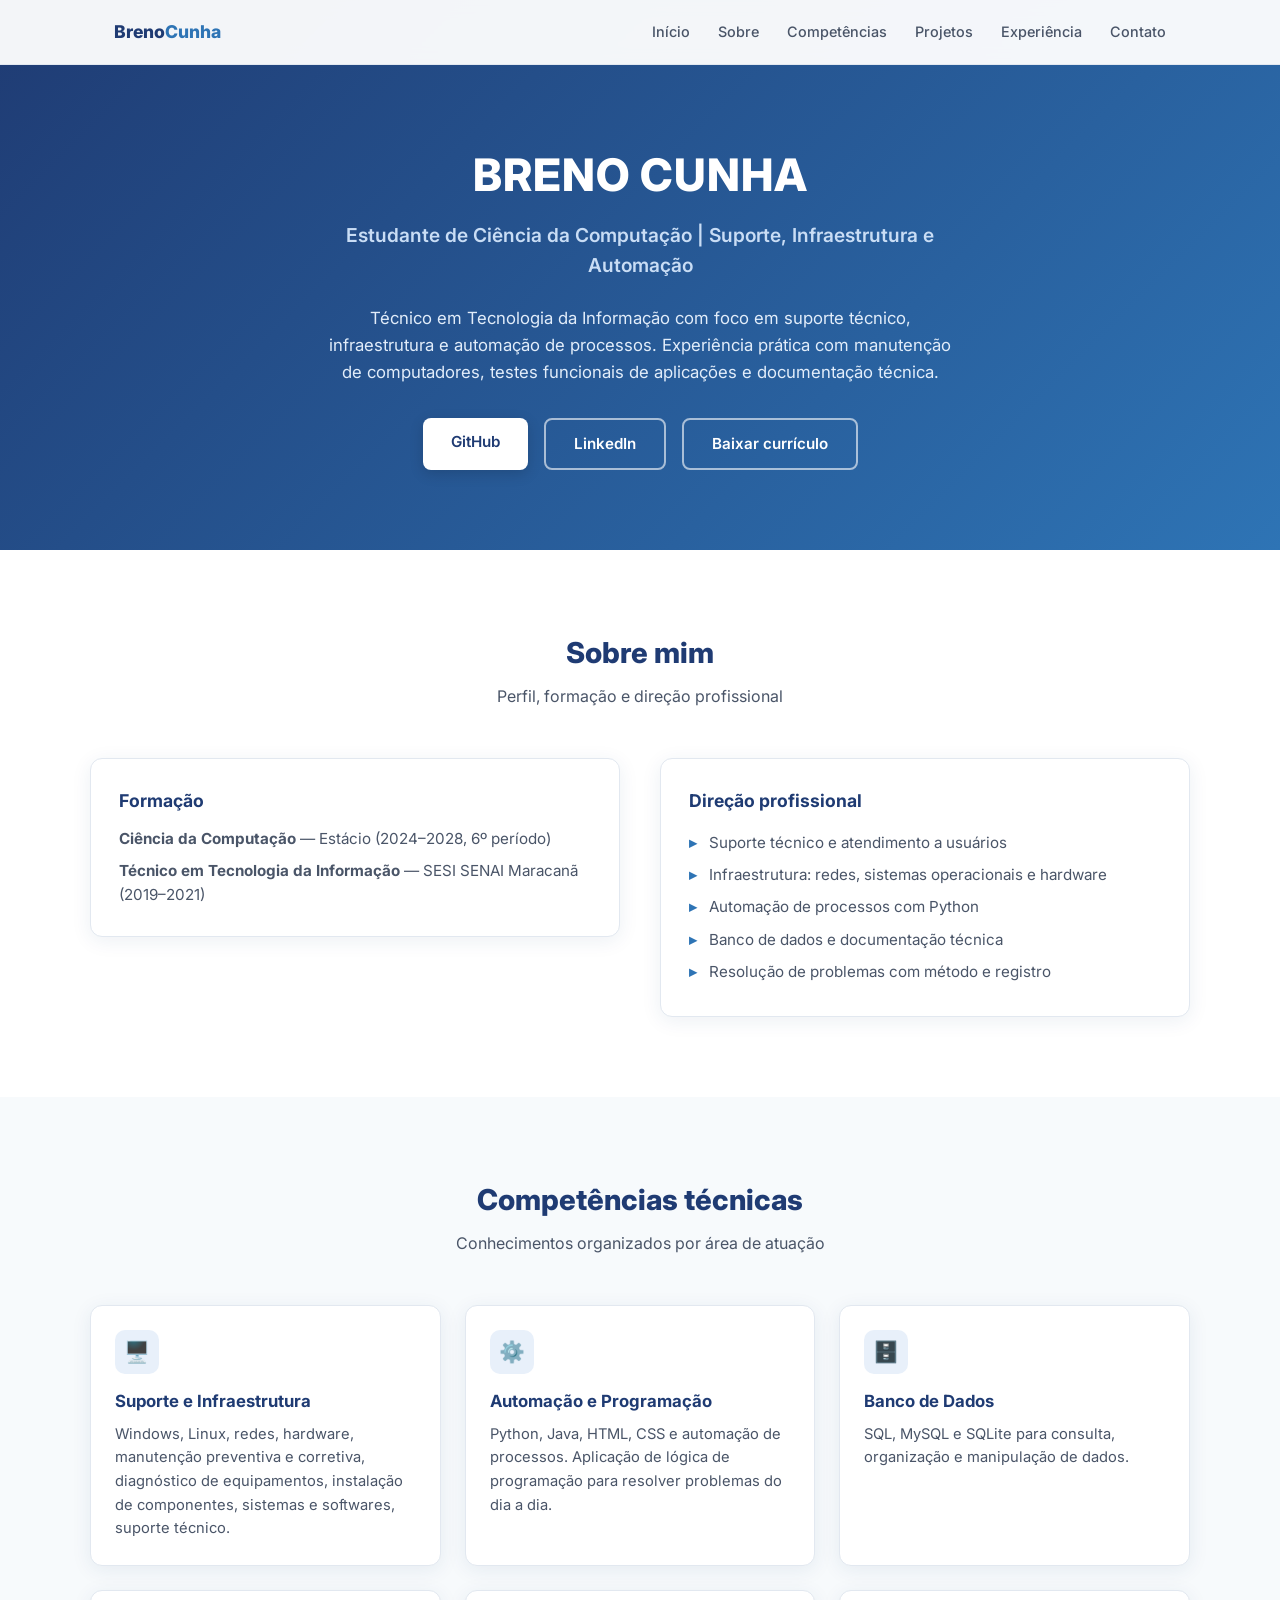
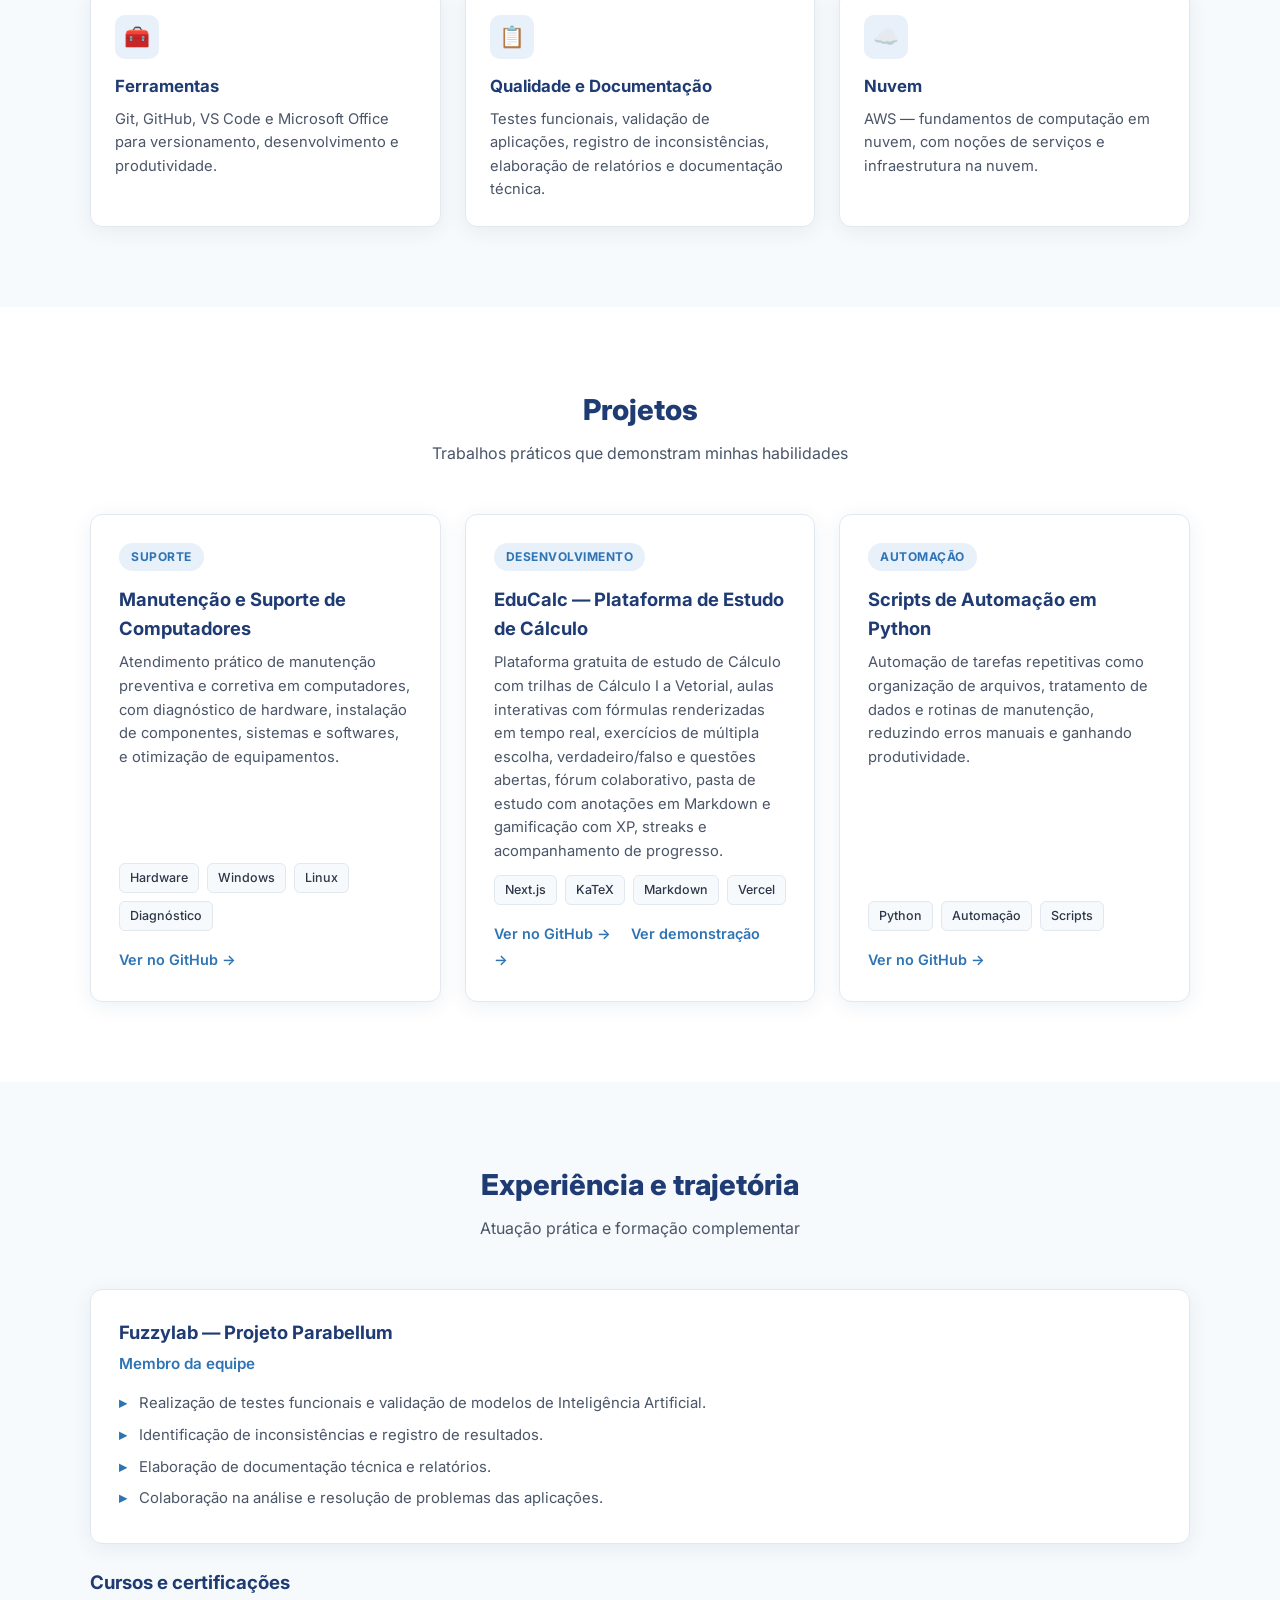
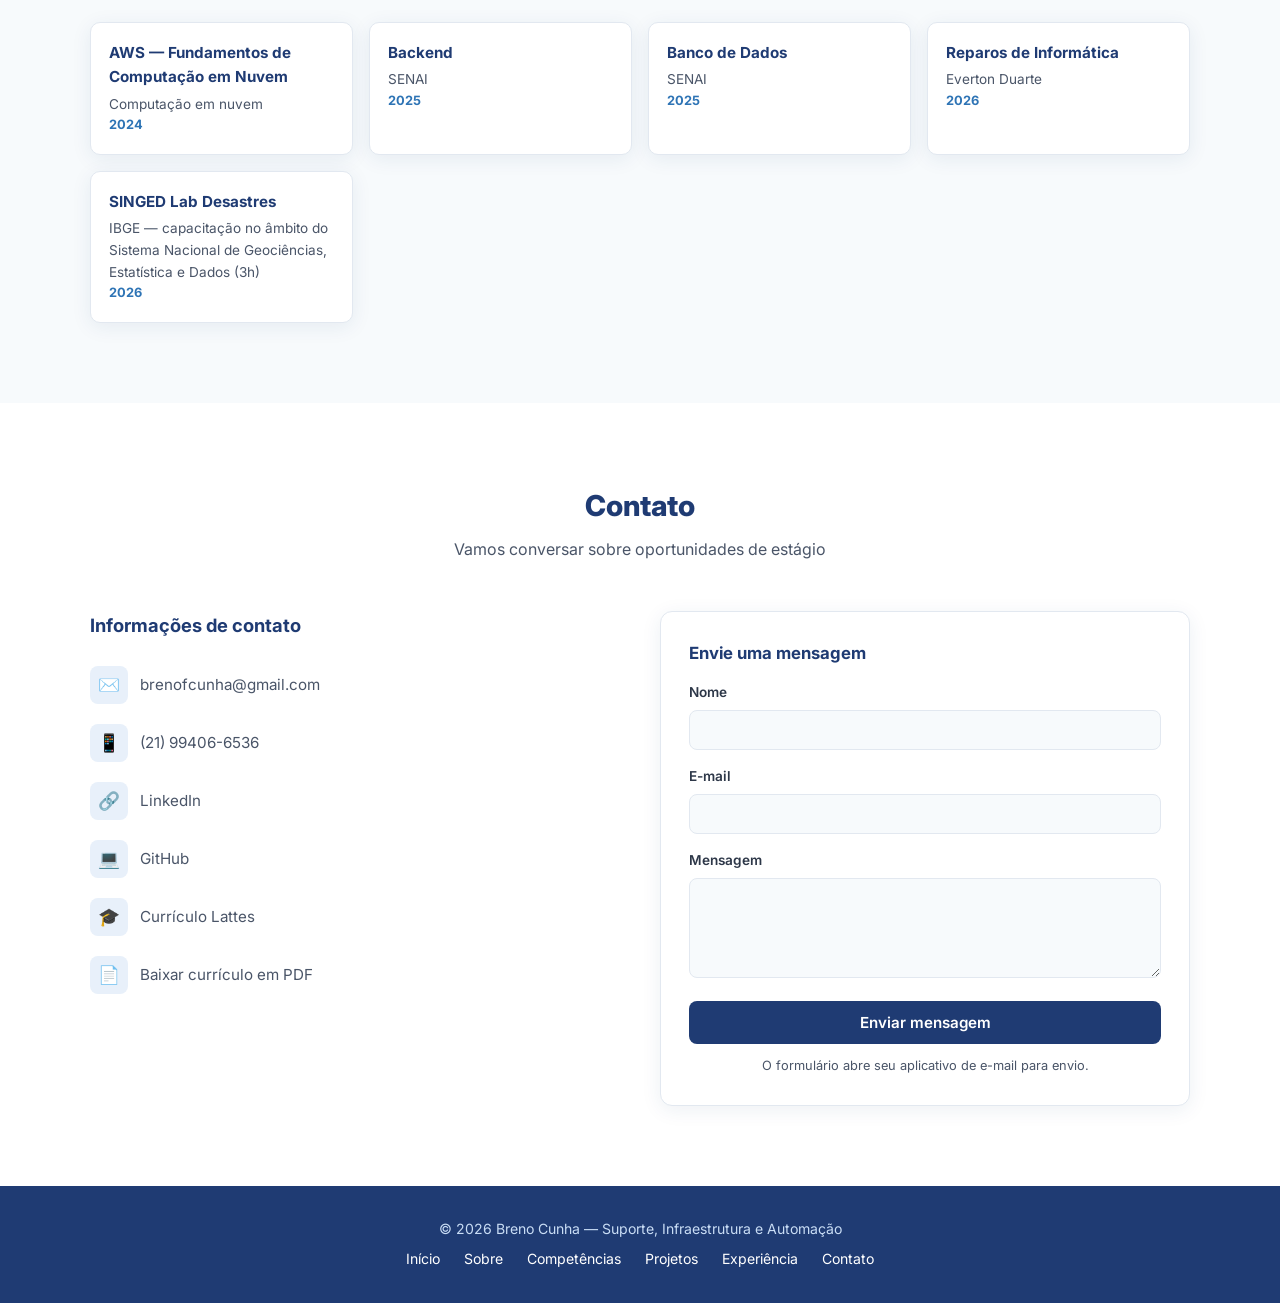
==== new.html @ 36ce1341 "Substitui portfolio pelo new.html" ====
<!DOCTYPE html>
<html lang="pt-BR">
<head>
<meta charset="UTF-8">
<meta name="viewport" content="width=device-width, initial-scale=1.0">
<title>Breno Cunha | Suporte, Infraestrutura e Automação</title>
<meta name="description" content="Portfólio de Breno Cunha, estudante de Ciência da Computação com foco em suporte técnico, infraestrutura e automação de TI.">
<link rel="preconnect" href="https://fonts.googleapis.com">
<link rel="preconnect" href="https://fonts.gstatic.com" crossorigin>
<link href="https://fonts.googleapis.com/css2?family=Inter:wght@400;500;600;700;800&display=swap" rel="stylesheet">
<style>
  :root {
    --azul-escuro: #1F3B73;
    --azul-medio: #2E74B5;
    --azul-claro: #E8F0FA;
    --cinza-escuro: #2D3748;
    --cinza-medio: #4A5568;
    --cinza-claro: #F7FAFC;
    --branco: #FFFFFF;
    --borda: #E2E8F0;
    --sombra: 0 4px 20px rgba(31, 59, 115, 0.08);
  }

  * { margin: 0; padding: 0; box-sizing: border-box; }

  html { scroll-behavior: smooth; }

  body {
    font-family: 'Inter', -apple-system, BlinkMacSystemFont, 'Segoe UI', Roboto, sans-serif;
    color: var(--cinza-escuro);
    background: var(--branco);
    line-height: 1.6;
  }

  /* ===== MENU FIXO ===== */
  header {
    position: fixed;
    top: 0;
    left: 0;
    right: 0;
    background: rgba(255, 255, 255, 0.95);
    backdrop-filter: blur(8px);
    border-bottom: 1px solid var(--borda);
    z-index: 1000;
  }

  .nav-container {
    max-width: 1100px;
    margin: 0 auto;
    padding: 0 24px;
    display: flex;
    align-items: center;
    justify-content: space-between;
    height: 64px;
  }

  .nav-logo {
    font-weight: 800;
    font-size: 1.1rem;
    color: var(--azul-escuro);
    text-decoration: none;
  }

  .nav-logo span { color: var(--azul-medio); }

  .nav-links {
    display: flex;
    gap: 28px;
    list-style: none;
  }

  .nav-links a {
    text-decoration: none;
    color: var(--cinza-medio);
    font-size: 0.9rem;
    font-weight: 500;
    transition: color 0.2s;
  }

  .nav-links a:hover { color: var(--azul-medio); }

  .nav-toggle {
    display: none;
    background: none;
    border: none;
    font-size: 1.5rem;
    color: var(--azul-escuro);
    cursor: pointer;
  }

  /* ===== HERO ===== */
  .hero {
    padding: 140px 24px 80px;
    background: linear-gradient(135deg, var(--azul-escuro) 0%, var(--azul-medio) 100%);
    color: var(--branco);
    text-align: center;
  }

  .hero h1 {
    font-size: 2.8rem;
    font-weight: 800;
    letter-spacing: 1px;
    margin-bottom: 8px;
  }

  .hero .subtitulo {
    font-size: 1.2rem;
    font-weight: 600;
    color: #C9DDF5;
    margin-bottom: 24px;
  }

  .hero p {
    max-width: 640px;
    margin: 0 auto 32px;
    font-size: 1.05rem;
    color: #E2EDFA;
  }

  .hero-botoes {
    display: flex;
    gap: 16px;
    justify-content: center;
    flex-wrap: wrap;
  }

  .btn {
    display: inline-block;
    padding: 12px 28px;
    border-radius: 8px;
    font-weight: 600;
    font-size: 0.95rem;
    text-decoration: none;
    transition: transform 0.2s, box-shadow 0.2s;
  }

  .btn:hover { transform: translateY(-2px); }

  .btn-primario {
    background: var(--branco);
    color: var(--azul-escuro);
    box-shadow: 0 4px 14px rgba(0, 0, 0, 0.15);
  }

  .btn-secundario {
    background: transparent;
    color: var(--branco);
    border: 2px solid rgba(255, 255, 255, 0.6);
  }

  .btn-secundario:hover { border-color: var(--branco); }

  /* ===== SEÇÕES ===== */
  section { padding: 80px 24px; }

  .container {
    max-width: 1100px;
    margin: 0 auto;
  }

  .secao-titulo {
    font-size: 1.8rem;
    font-weight: 800;
    color: var(--azul-escuro);
    text-align: center;
    margin-bottom: 8px;
  }

  .secao-subtitulo {
    text-align: center;
    color: var(--cinza-medio);
    max-width: 600px;
    margin: 0 auto 48px;
    font-size: 1rem;
  }

  .bg-claro { background: var(--cinza-claro); }

  /* ===== SOBRE ===== */
  .sobre-grid {
    display: grid;
    grid-template-columns: 1fr 1fr;
    gap: 40px;
    align-items: start;
  }

  .sobre-card {
    background: var(--branco);
    border: 1px solid var(--borda);
    border-radius: 12px;
    padding: 28px;
    box-shadow: var(--sombra);
  }

  .sobre-card h3 {
    color: var(--azul-escuro);
    font-size: 1.1rem;
    margin-bottom: 12px;
  }

  .sobre-card p { color: var(--cinza-medio); font-size: 0.95rem; }

  .sobre-card ul {
    list-style: none;
    margin-top: 8px;
  }

  .sobre-card li {
    color: var(--cinza-medio);
    font-size: 0.95rem;
    padding: 4px 0;
    padding-left: 20px;
    position: relative;
  }

  .sobre-card li::before {
    content: "▸";
    position: absolute;
    left: 0;
    color: var(--azul-medio);
    font-weight: 700;
  }

  /* ===== COMPETÊNCIAS ===== */
  .comp-grid {
    display: grid;
    grid-template-columns: repeat(auto-fit, minmax(300px, 1fr));
    gap: 24px;
  }

  .comp-card {
    background: var(--branco);
    border: 1px solid var(--borda);
    border-radius: 12px;
    padding: 24px;
    box-shadow: var(--sombra);
    transition: transform 0.2s, box-shadow 0.2s;
  }

  .comp-card:hover {
    transform: translateY(-4px);
    box-shadow: 0 8px 30px rgba(31, 59, 115, 0.12);
  }

  .comp-icone {
    width: 44px;
    height: 44px;
    border-radius: 10px;
    background: var(--azul-claro);
    color: var(--azul-medio);
    display: flex;
    align-items: center;
    justify-content: center;
    font-size: 1.3rem;
    margin-bottom: 14px;
  }

  .comp-card h3 {
    color: var(--azul-escuro);
    font-size: 1.05rem;
    margin-bottom: 8px;
  }

  .comp-card p {
    color: var(--cinza-medio);
    font-size: 0.92rem;
  }

  /* ===== PROJETOS ===== */
  .proj-grid {
    display: grid;
    grid-template-columns: repeat(auto-fit, minmax(320px, 1fr));
    gap: 24px;
  }

  .proj-card {
    background: var(--branco);
    border: 1px solid var(--borda);
    border-radius: 12px;
    padding: 28px;
    box-shadow: var(--sombra);
    display: flex;
    flex-direction: column;
    transition: transform 0.2s, box-shadow 0.2s;
  }

  .proj-card:hover {
    transform: translateY(-4px);
    box-shadow: 0 8px 30px rgba(31, 59, 115, 0.12);
  }

  .proj-tag {
    align-self: flex-start;
    background: var(--azul-claro);
    color: var(--azul-medio);
    font-size: 0.75rem;
    font-weight: 700;
    text-transform: uppercase;
    letter-spacing: 0.5px;
    padding: 4px 12px;
    border-radius: 20px;
    margin-bottom: 14px;
  }

  .proj-card h3 {
    color: var(--azul-escuro);
    font-size: 1.15rem;
    margin-bottom: 8px;
  }

  .proj-card p {
    color: var(--cinza-medio);
    font-size: 0.92rem;
    margin-bottom: 12px;
    flex-grow: 1;
  }

  .proj-tech {
    display: flex;
    flex-wrap: wrap;
    gap: 8px;
    margin-bottom: 16px;
  }

  .proj-tech span {
    background: var(--cinza-claro);
    border: 1px solid var(--borda);
    color: var(--cinza-escuro);
    font-size: 0.78rem;
    font-weight: 500;
    padding: 4px 10px;
    border-radius: 6px;
  }

  .proj-links a {
    color: var(--azul-medio);
    font-weight: 600;
    font-size: 0.9rem;
    text-decoration: none;
    margin-right: 16px;
  }

  .proj-links a:hover { text-decoration: underline; }

  /* ===== EXPERIÊNCIA ===== */
  .exp-item {
    background: var(--branco);
    border: 1px solid var(--borda);
    border-radius: 12px;
    padding: 28px;
    box-shadow: var(--sombra);
    margin-bottom: 24px;
  }

  .exp-item h3 {
    color: var(--azul-escuro);
    font-size: 1.15rem;
    margin-bottom: 4px;
  }

  .exp-item .exp-org {
    color: var(--azul-medio);
    font-weight: 600;
    font-size: 0.95rem;
    margin-bottom: 12px;
  }

  .exp-item ul {
    list-style: none;
  }

  .exp-item li {
    color: var(--cinza-medio);
    font-size: 0.93rem;
    padding: 4px 0;
    padding-left: 20px;
    position: relative;
  }

  .exp-item li::before {
    content: "▸";
    position: absolute;
    left: 0;
    color: var(--azul-medio);
    font-weight: 700;
  }

  .cursos-grid {
    display: grid;
    grid-template-columns: repeat(auto-fit, minmax(240px, 1fr));
    gap: 16px;
    margin-top: 24px;
  }

  .curso-card {
    background: var(--branco);
    border: 1px solid var(--borda);
    border-radius: 10px;
    padding: 18px;
    box-shadow: var(--sombra);
  }

  .curso-card h4 {
    color: var(--azul-escuro);
    font-size: 0.95rem;
    margin-bottom: 4px;
  }

  .curso-card p {
    color: var(--cinza-medio);
    font-size: 0.85rem;
  }

  .curso-card .curso-ano {
    color: var(--azul-medio);
    font-weight: 700;
    font-size: 0.8rem;
  }

  /* ===== CONTATO ===== */
  .contato-grid {
    display: grid;
    grid-template-columns: 1fr 1fr;
    gap: 40px;
  }

  .contato-info h3 {
    color: var(--azul-escuro);
    font-size: 1.15rem;
    margin-bottom: 16px;
  }

  .contato-item {
    display: flex;
    align-items: center;
    gap: 12px;
    padding: 10px 0;
    color: var(--cinza-medio);
    font-size: 0.95rem;
  }

  .contato-item a {
    color: var(--cinza-medio);
    text-decoration: none;
    transition: color 0.2s;
  }

  .contato-item a:hover { color: var(--azul-medio); }

  .contato-icone {
    width: 38px;
    height: 38px;
    border-radius: 8px;
    background: var(--azul-claro);
    color: var(--azul-medio);
    display: flex;
    align-items: center;
    justify-content: center;
    font-size: 1.1rem;
    flex-shrink: 0;
  }

  .contato-form {
    background: var(--branco);
    border: 1px solid var(--borda);
    border-radius: 12px;
    padding: 28px;
    box-shadow: var(--sombra);
  }

  .contato-form h3 {
    color: var(--azul-escuro);
    font-size: 1.05rem;
    margin-bottom: 16px;
  }

  .form-grupo { margin-bottom: 16px; }

  .form-grupo label {
    display: block;
    font-size: 0.85rem;
    font-weight: 600;
    color: var(--cinza-escuro);
    margin-bottom: 6px;
  }

  .form-grupo input,
  .form-grupo textarea {
    width: 100%;
    padding: 10px 14px;
    border: 1px solid var(--borda);
    border-radius: 8px;
    font-family: inherit;
    font-size: 0.92rem;
    color: var(--cinza-escuro);
    background: var(--cinza-claro);
    transition: border-color 0.2s;
  }

  .form-grupo input:focus,
  .form-grupo textarea:focus {
    outline: none;
    border-color: var(--azul-medio);
    background: var(--branco);
  }

  .form-grupo textarea { resize: vertical; min-height: 100px; }

  .btn-enviar {
    width: 100%;
    padding: 12px;
    background: var(--azul-escuro);
    color: var(--branco);
    border: none;
    border-radius: 8px;
    font-family: inherit;
    font-size: 0.95rem;
    font-weight: 600;
    cursor: pointer;
    transition: background 0.2s;
  }

  .btn-enviar:hover { background: var(--azul-medio); }

  .form-nota {
    font-size: 0.8rem;
    color: var(--cinza-medio);
    margin-top: 12px;
    text-align: center;
  }

  /* ===== RODAPÉ ===== */
  footer {
    background: var(--azul-escuro);
    color: #C9DDF5;
    text-align: center;
    padding: 32px 24px;
    font-size: 0.88rem;
  }

  footer a {
    color: var(--branco);
    text-decoration: none;
    margin: 0 10px;
  }

  footer a:hover { text-decoration: underline; }

  /* ===== ANIMAÇÃO DE ENTRADA ===== */
  .reveal {
    opacity: 0;
    transform: translateY(24px);
    transition: opacity 0.6s ease, transform 0.6s ease;
  }

  .reveal.visivel {
    opacity: 1;
    transform: translateY(0);
  }

  /* ===== RESPONSIVO ===== */
  @media (max-width: 768px) {
    .nav-links {
      display: none;
      position: absolute;
      top: 64px;
      left: 0;
      right: 0;
      background: var(--branco);
      flex-direction: column;
      padding: 16px 24px;
      border-bottom: 1px solid var(--borda);
      gap: 16px;
    }

    .nav-links.aberto { display: flex; }

    .nav-toggle { display: block; }

    .hero { padding: 120px 20px 60px; }

    .hero h1 { font-size: 2rem; }

    .sobre-grid,
    .contato-grid { grid-template-columns: 1fr; }

    section { padding: 60px 20px; }
  }
</style>
</head>
<body>

<!-- ===== MENU ===== -->
<header>
  <nav class="nav-container">
    <a href="#inicio" class="nav-logo">Breno<span>Cunha</span></a>
    <button class="nav-toggle" id="navToggle" aria-label="Abrir menu">☰</button>
    <ul class="nav-links" id="navLinks">
      <li><a href="#inicio">Início</a></li>
      <li><a href="#sobre">Sobre</a></li>
      <li><a href="#competencias">Competências</a></li>
      <li><a href="#projetos">Projetos</a></li>
      <li><a href="#experiencia">Experiência</a></li>
      <li><a href="#contato">Contato</a></li>
    </ul>
  </nav>
</header>

<!-- ===== HERO ===== -->
<section class="hero" id="inicio">
  <h1>BRENO CUNHA</h1>
  <p class="subtitulo">Estudante de Ciência da Computação | Suporte, Infraestrutura e Automação</p>
  <p>Técnico em Tecnologia da Informação com foco em suporte técnico, infraestrutura e automação de processos. Experiência prática com manutenção de computadores, testes funcionais de aplicações e documentação técnica.</p>
  <div class="hero-botoes">
    <a href="https://github.com/brenofcunha" target="_blank" rel="noopener" class="btn btn-primario">GitHub</a>
    <a href="https://www.linkedin.com/in/breno-cunha-36672b22b/" target="_blank" rel="noopener" class="btn btn-secundario">LinkedIn</a>
    <a href="Curriculo_Breno_Cunha_Estagio_TI.pdf" download class="btn btn-secundario">Baixar currículo</a>
  </div>
</section>

<!-- ===== SOBRE ===== -->
<section id="sobre">
  <div class="container">
    <h2 class="secao-titulo">Sobre mim</h2>
    <p class="secao-subtitulo">Perfil, formação e direção profissional</p>
    <div class="sobre-grid">
      <div class="sobre-card reveal">
        <h3>Formação</h3>
        <p><strong>Ciência da Computação</strong> — Estácio (2024–2028, 6º período)</p>
        <p style="margin-top:8px;"><strong>Técnico em Tecnologia da Informação</strong> — SESI SENAI Maracanã (2019–2021)</p>
      </div>
      <div class="sobre-card reveal">
        <h3>Direção profissional</h3>
        <ul>
          <li>Suporte técnico e atendimento a usuários</li>
          <li>Infraestrutura: redes, sistemas operacionais e hardware</li>
          <li>Automação de processos com Python</li>
          <li>Banco de dados e documentação técnica</li>
          <li>Resolução de problemas com método e registro</li>
        </ul>
      </div>
    </div>
  </div>
</section>

<!-- ===== COMPETÊNCIAS ===== -->
<section id="competencias" class="bg-claro">
  <div class="container">
    <h2 class="secao-titulo">Competências técnicas</h2>
    <p class="secao-subtitulo">Conhecimentos organizados por área de atuação</p>
    <div class="comp-grid">
      <div class="comp-card reveal">
        <div class="comp-icone">🖥️</div>
        <h3>Suporte e Infraestrutura</h3>
        <p>Windows, Linux, redes, hardware, manutenção preventiva e corretiva, diagnóstico de equipamentos, instalação de componentes, sistemas e softwares, suporte técnico.</p>
      </div>
      <div class="comp-card reveal">
        <div class="comp-icone">⚙️</div>
        <h3>Automação e Programação</h3>
        <p>Python, Java, HTML, CSS e automação de processos. Aplicação de lógica de programação para resolver problemas do dia a dia.</p>
      </div>
      <div class="comp-card reveal">
        <div class="comp-icone">🗄️</div>
        <h3>Banco de Dados</h3>
        <p>SQL, MySQL e SQLite para consulta, organização e manipulação de dados.</p>
      </div>
      <div class="comp-card reveal">
        <div class="comp-icone">🧰</div>
        <h3>Ferramentas</h3>
        <p>Git, GitHub, VS Code e Microsoft Office para versionamento, desenvolvimento e produtividade.</p>
      </div>
      <div class="comp-card reveal">
        <div class="comp-icone">📋</div>
        <h3>Qualidade e Documentação</h3>
        <p>Testes funcionais, validação de aplicações, registro de inconsistências, elaboração de relatórios e documentação técnica.</p>
      </div>
      <div class="comp-card reveal">
        <div class="comp-icone">☁️</div>
        <h3>Nuvem</h3>
        <p>AWS — fundamentos de computação em nuvem, com noções de serviços e infraestrutura na nuvem.</p>
      </div>
    </div>
  </div>
</section>

<!-- ===== PROJETOS ===== -->
<section id="projetos">
  <div class="container">
    <h2 class="secao-titulo">Projetos</h2>
    <p class="secao-subtitulo">Trabalhos práticos que demonstram minhas habilidades</p>
    <div class="proj-grid">
      <div class="proj-card reveal">
        <span class="proj-tag">Suporte</span>
        <h3>Manutenção e Suporte de Computadores</h3>
        <p>Atendimento prático de manutenção preventiva e corretiva em computadores, com diagnóstico de hardware, instalação de componentes, sistemas e softwares, e otimização de equipamentos.</p>
        <div class="proj-tech">
          <span>Hardware</span>
          <span>Windows</span>
          <span>Linux</span>
          <span>Diagnóstico</span>
        </div>
        <div class="proj-links">
          <a href="https://github.com/brenofcunha" target="_blank" rel="noopener">Ver no GitHub →</a>
        </div>
      </div>
      <div class="proj-card reveal">
        <span class="proj-tag">Desenvolvimento</span>
        <h3>EduCalc — Plataforma de Estudo de Cálculo</h3>
        <p>Plataforma gratuita de estudo de Cálculo com trilhas de Cálculo I a Vetorial, aulas interativas com fórmulas renderizadas em tempo real, exercícios de múltipla escolha, verdadeiro/falso e questões abertas, fórum colaborativo, pasta de estudo com anotações em Markdown e gamificação com XP, streaks e acompanhamento de progresso.</p>
        <div class="proj-tech">
            <span>Next.js</span>
            <span>KaTeX</span>
            <span>Markdown</span>
            <span>Vercel</span>
        </div>
        <div class="proj-links">
            <a href="https://github.com/brenofcunha/edu-cal" target="_blank" rel="noopener">Ver no GitHub →</a>
            <a href="https://edu-cal-khaki.vercel.app" target="_blank" rel="noopener">Ver demonstração →</a>
        </div>
        </div>
      <div class="proj-card reveal">
        <span class="proj-tag">Automação</span>
        <h3>Scripts de Automação em Python</h3>
        <p>Automação de tarefas repetitivas como organização de arquivos, tratamento de dados e rotinas de manutenção, reduzindo erros manuais e ganhando produtividade.</p>
        <div class="proj-tech">
          <span>Python</span>
          <span>Automação</span>
          <span>Scripts</span>
        </div>
        <div class="proj-links">
          <a href="https://github.com/brenofcunha" target="_blank" rel="noopener">Ver no GitHub →</a>
        </div>
      </div>
    </div>
  </div>
</section>

<!-- ===== EXPERIÊNCIA ===== -->
<section id="experiencia" class="bg-claro">
  <div class="container">
    <h2 class="secao-titulo">Experiência e trajetória</h2>
    <p class="secao-subtitulo">Atuação prática e formação complementar</p>

    <div class="exp-item reveal">
      <h3>Fuzzylab — Projeto Parabellum</h3>
      <p class="exp-org">Membro da equipe</p>
      <ul>
        <li>Realização de testes funcionais e validação de modelos de Inteligência Artificial.</li>
        <li>Identificação de inconsistências e registro de resultados.</li>
        <li>Elaboração de documentação técnica e relatórios.</li>
        <li>Colaboração na análise e resolução de problemas das aplicações.</li>
      </ul>
    </div>

    <h3 style="color:var(--azul-escuro); margin-bottom:16px;">Cursos e certificações</h3>
    <div class="cursos-grid">
      <div class="curso-card reveal">
        <h4>AWS — Fundamentos de Computação em Nuvem</h4>
        <p>Computação em nuvem</p>
        <p class="curso-ano">2024</p>
      </div>
      <div class="curso-card reveal">
        <h4>Backend</h4>
        <p>SENAI</p>
        <p class="curso-ano">2025</p>
      </div>
      <div class="curso-card reveal">
        <h4>Banco de Dados</h4>
        <p>SENAI</p>
        <p class="curso-ano">2025</p>
      </div>
      <div class="curso-card reveal">
        <h4>Reparos de Informática</h4>
        <p>Everton Duarte</p>
        <p class="curso-ano">2026</p>
      </div>
      <div class="curso-card reveal">
        <h4>SINGED Lab Desastres</h4>
        <p>IBGE — capacitação no âmbito do Sistema Nacional de Geociências, Estatística e Dados (3h)</p>
        <p class="curso-ano">2026</p>
      </div>
    </div>
  </div>
</section>

<!-- ===== CONTATO ===== -->
<section id="contato">
  <div class="container">
    <h2 class="secao-titulo">Contato</h2>
    <p class="secao-subtitulo">Vamos conversar sobre oportunidades de estágio</p>
    <div class="contato-grid">
      <div class="contato-info reveal">
        <h3>Informações de contato</h3>
        <div class="contato-item">
          <div class="contato-icone">✉️</div>
          <a href="mailto:brenofcunha@gmail.com">brenofcunha@gmail.com</a>
        </div>
        <div class="contato-item">
          <div class="contato-icone">📱</div>
          <span>(21) 99406-6536</span>
        </div>
        <div class="contato-item">
          <div class="contato-icone">🔗</div>
          <a href="https://www.linkedin.com/in/breno-cunha-36672b22b/" target="_blank" rel="noopener">LinkedIn</a>
        </div>
        <div class="contato-item">
          <div class="contato-icone">💻</div>
          <a href="https://github.com/brenofcunha" target="_blank" rel="noopener">GitHub</a>
        </div>
        <div class="contato-item">
          <div class="contato-icone">🎓</div>
          <a href="http://lattes.cnpq.br/1323709229504980" target="_blank" rel="noopener">Currículo Lattes</a>
        </div>
        <div class="contato-item">
          <div class="contato-icone">📄</div>
          <a href="Curriculo_Breno_Cunha_Estagio_TI.pdf" download>Baixar currículo em PDF</a>
        </div>
      </div>
      <div class="contato-form reveal">
        <h3>Envie uma mensagem</h3>
        <form id="formContato">
          <div class="form-grupo">
            <label for="nome">Nome</label>
            <input type="text" id="nome" name="nome" required>
          </div>
          <div class="form-grupo">
            <label for="email">E-mail</label>
            <input type="email" id="email" name="email" required>
          </div>
          <div class="form-grupo">
            <label for="mensagem">Mensagem</label>
            <textarea id="mensagem" name="mensagem" required></textarea>
          </div>
          <button type="submit" class="btn-enviar">Enviar mensagem</button>
          <p class="form-nota">O formulário abre seu aplicativo de e-mail para envio.</p>
        </form>
      </div>
    </div>
  </div>
</section>

<!-- ===== RODAPÉ ===== -->
<footer>
  <p>© 2026 Breno Cunha — Suporte, Infraestrutura e Automação</p>
  <p style="margin-top:8px;">
    <a href="#inicio">Início</a>
    <a href="#sobre">Sobre</a>
    <a href="#competencias">Competências</a>
    <a href="#projetos">Projetos</a>
    <a href="#experiencia">Experiência</a>
    <a href="#contato">Contato</a>
  </p>
</footer>

<script>
  // Menu mobile
  const navToggle = document.getElementById('navToggle');
  const navLinks = document.getElementById('navLinks');

  navToggle.addEventListener('click', () => {
    navLinks.classList.toggle('aberto');
  });

  // Fechar menu ao clicar em um link
  navLinks.querySelectorAll('a').forEach(link => {
    link.addEventListener('click', () => {
      navLinks.classList.remove('aberto');
    });
  });

  // Animação de entrada ao rolar
  const observer = new IntersectionObserver((entries) => {
    entries.forEach(entry => {
      if (entry.isIntersecting) {
        entry.target.classList.add('visivel');
      }
    });
  }, { threshold: 0.1 });

  document.querySelectorAll('.reveal').forEach(el => observer.observe(el));

  // Formulário: abre o e-mail com os dados preenchidos
  document.getElementById('formContato').addEventListener('submit', function (e) {
    e.preventDefault();
    const nome = document.getElementById('nome').value;
    const email = document.getElementById('email').value;
    const mensagem = document.getElementById('mensagem').value;
    const assunto = encodeURIComponent('Contato pelo portfólio — Breno Cunha');
    const corpo = encodeURIComponent(`Nome: ${nome}\nE-mail: ${email}\n\n${mensagem}`);
    window.location.href = `mailto:brenofcunha@gmail.com?subject=${assunto}&body=${corpo}`;
  });
</script>

</body>
</html>
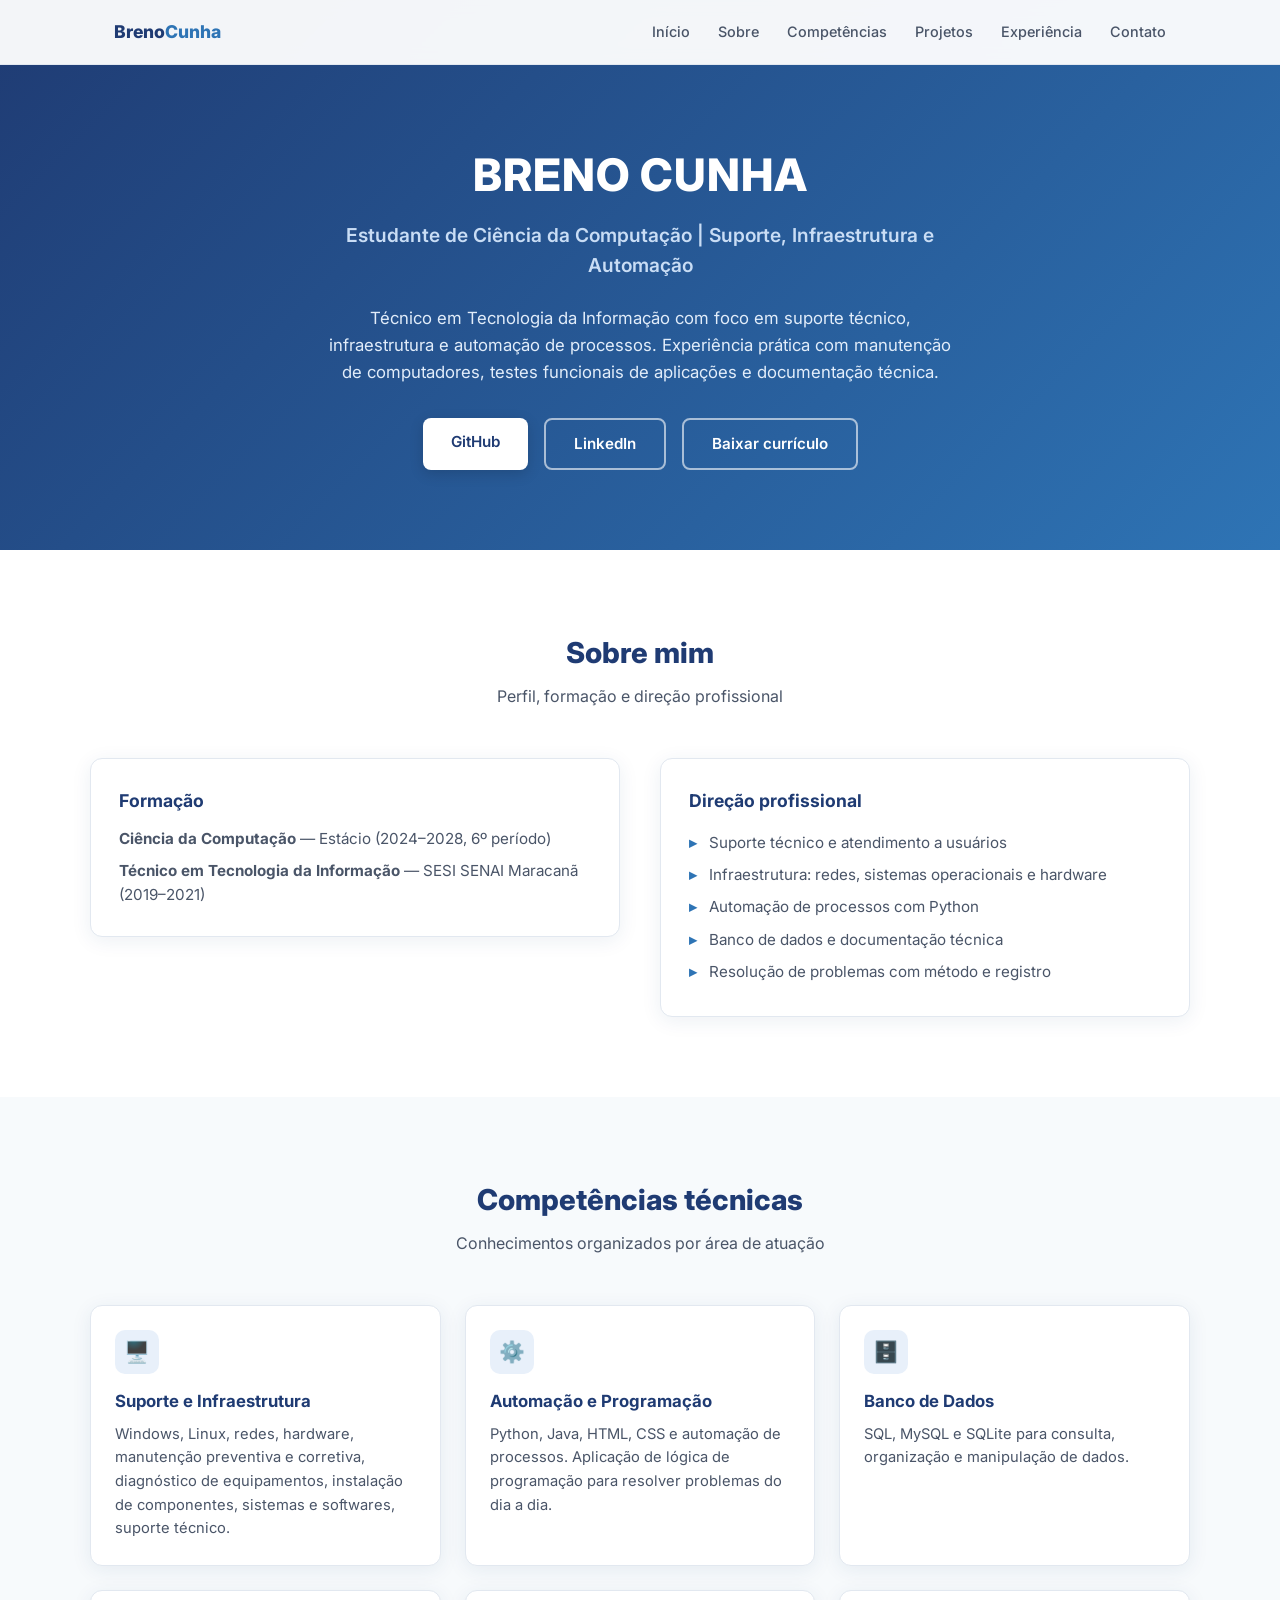
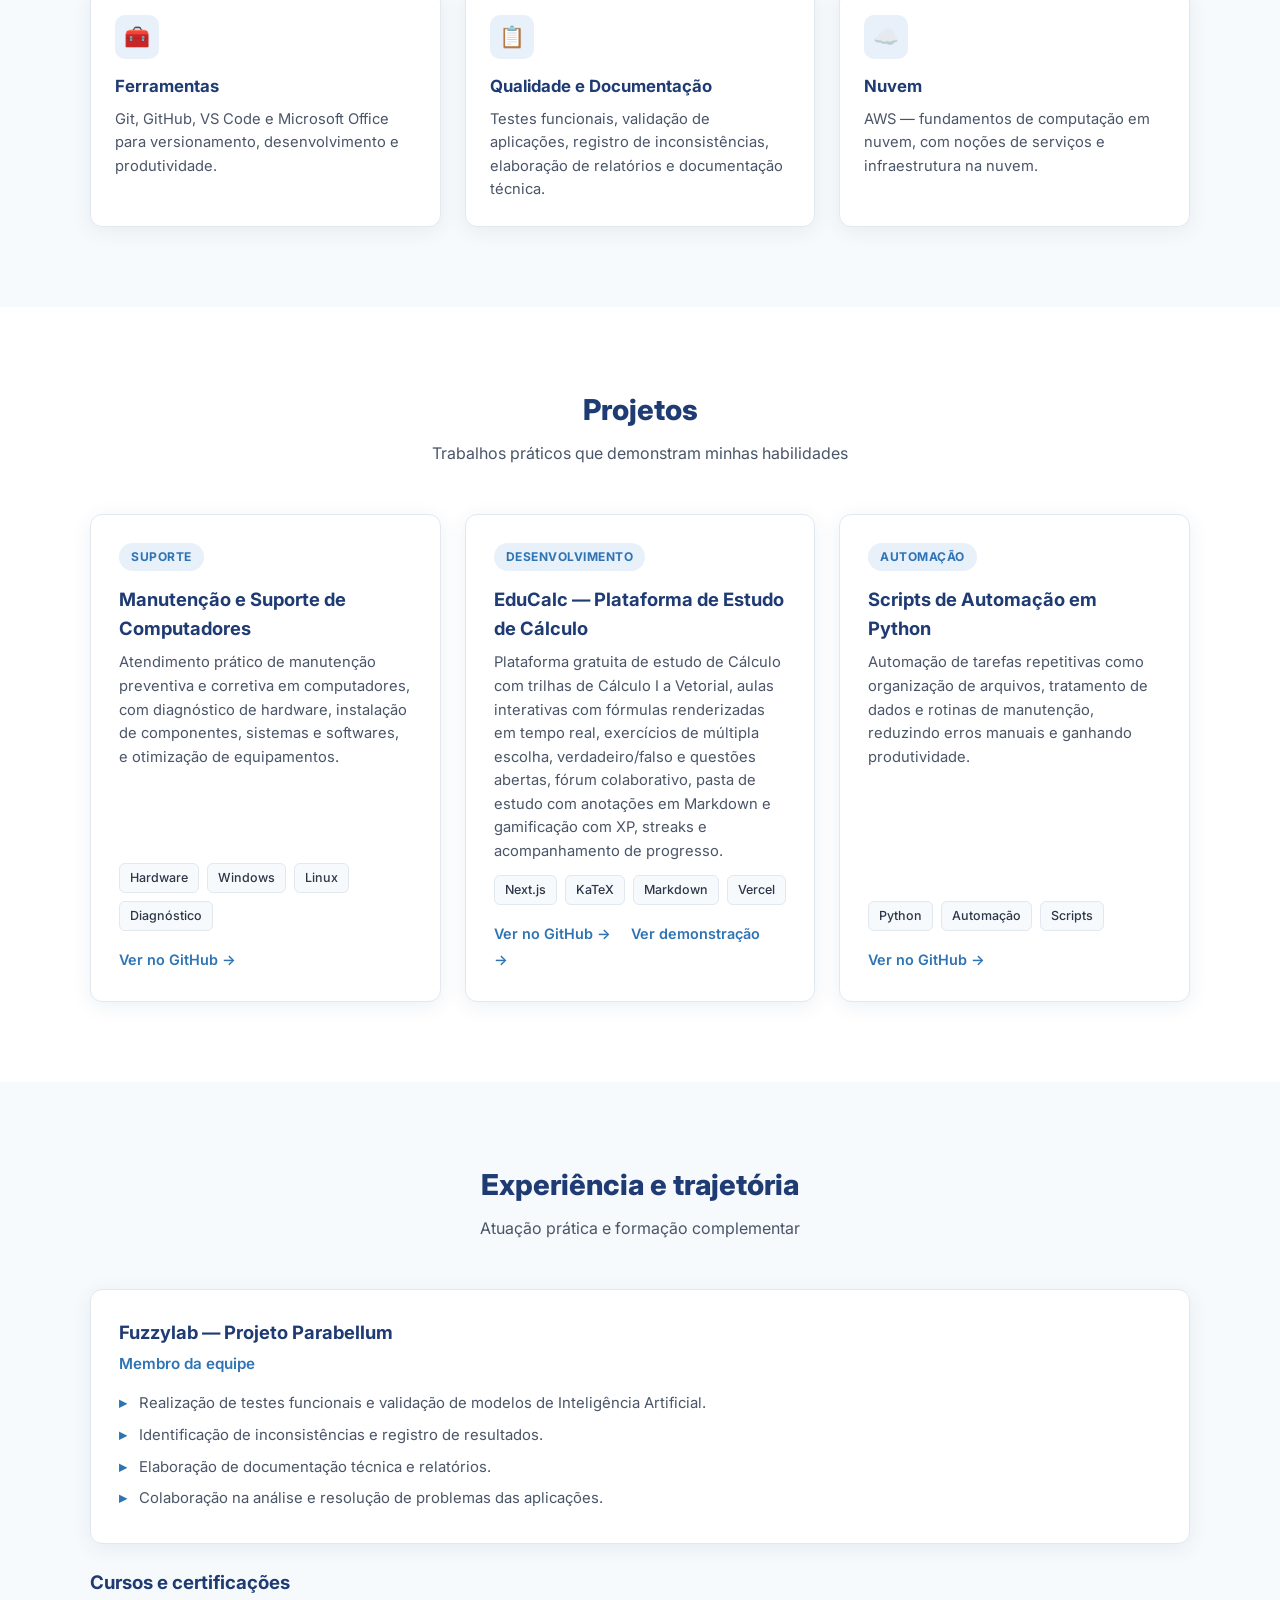
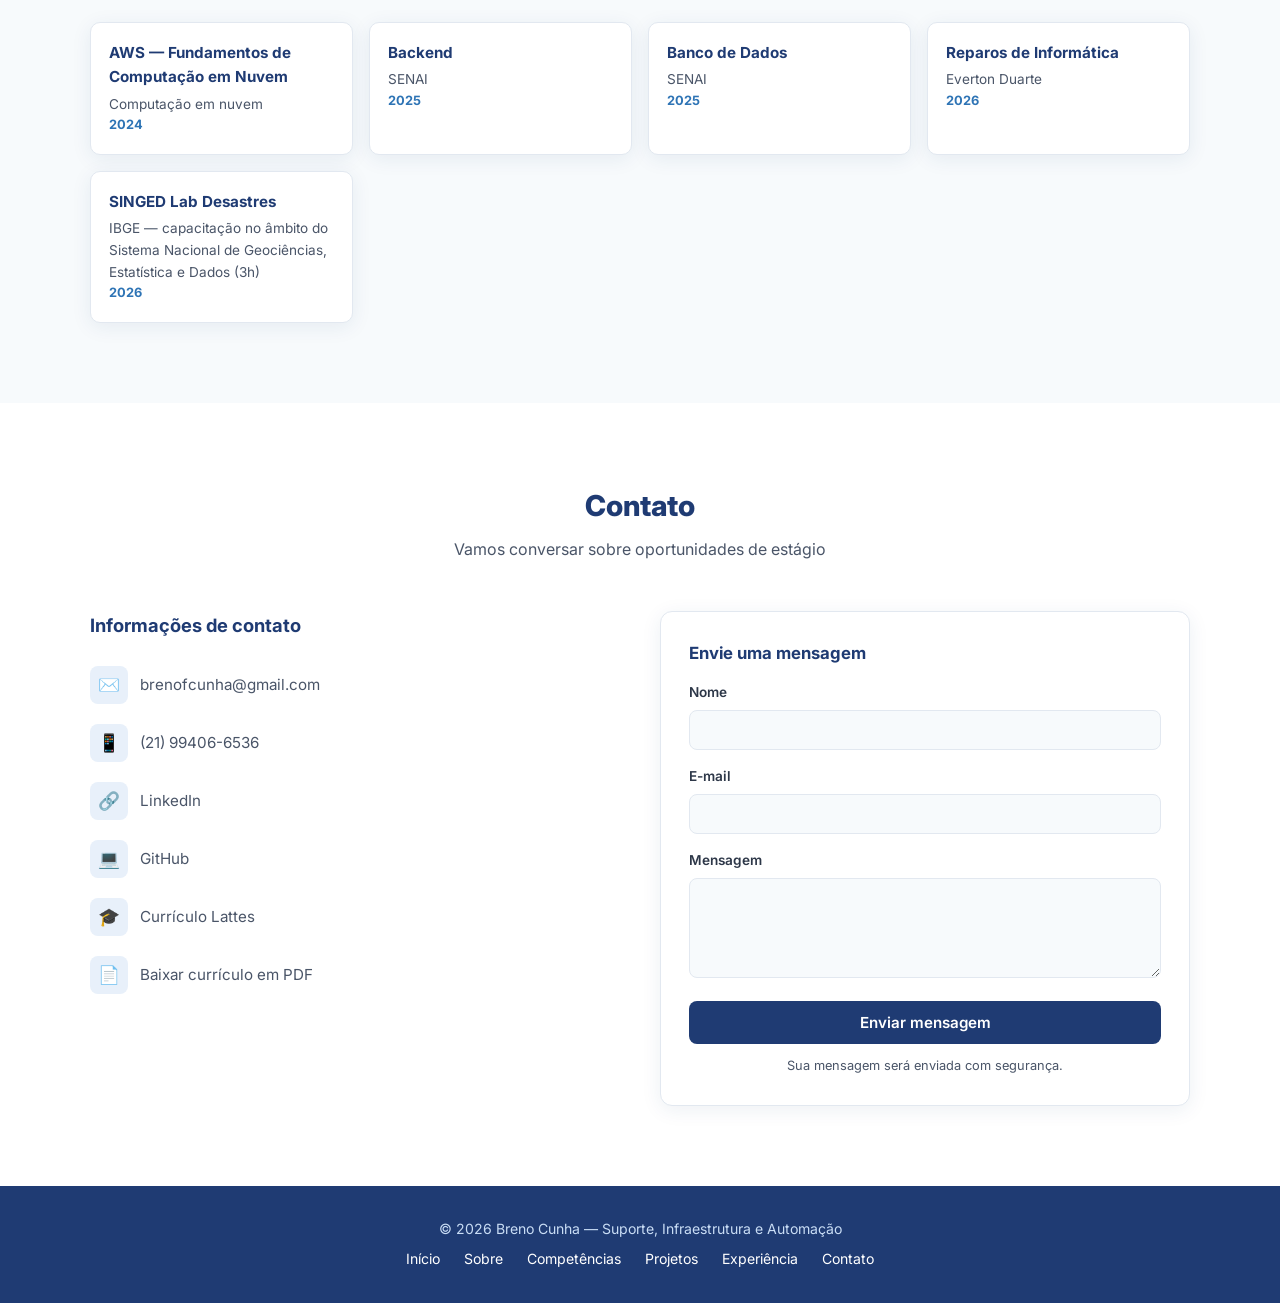
==== commit c61ea5a7: "Adapta envio de contato ao novo portfolio" ====
--- a/new.html
+++ b/new.html
@@ -832,7 +832,7 @@
             <textarea id="mensagem" name="mensagem" required></textarea>
           </div>
           <button type="submit" class="btn-enviar">Enviar mensagem</button>
-          <p class="form-nota">O formulário abre seu aplicativo de e-mail para envio.</p>
+          <p class="form-nota" id="feedbackStatus" role="status" aria-live="polite">Sua mensagem será enviada com segurança.</p>
         </form>
       </div>
     </div>
@@ -879,15 +879,47 @@
 
   document.querySelectorAll('.reveal').forEach(el => observer.observe(el));
 
-  // Formulário: abre o e-mail com os dados preenchidos
-  document.getElementById('formContato').addEventListener('submit', function (e) {
-    e.preventDefault();
-    const nome = document.getElementById('nome').value;
-    const email = document.getElementById('email').value;
-    const mensagem = document.getElementById('mensagem').value;
-    const assunto = encodeURIComponent('Contato pelo portfólio — Breno Cunha');
-    const corpo = encodeURIComponent(`Nome: ${nome}\nE-mail: ${email}\n\n${mensagem}`);
-    window.location.href = `mailto:brenofcunha@gmail.com?subject=${assunto}&body=${corpo}`;
+  // Envio do formulário pela função serverless /api/send-feedback
+  document.getElementById('formContato').addEventListener('submit', async function (event) {
+    event.preventDefault();
+
+    const form = event.currentTarget;
+    const submitButton = form.querySelector('button[type="submit"]');
+    const status = document.getElementById('feedbackStatus');
+    const originalButtonText = submitButton.textContent;
+
+    submitButton.disabled = true;
+    submitButton.textContent = 'Enviando...';
+    status.textContent = 'Enviando sua mensagem...';
+    status.className = 'form-nota';
+
+    try {
+      const response = await fetch('/api/send-feedback', {
+        method: 'POST',
+        headers: { 'Content-Type': 'application/json' },
+        body: JSON.stringify({
+          from_name: form.elements.nome.value.trim(),
+          from_email: form.elements.email.value.trim(),
+          message: form.elements.mensagem.value.trim()
+        })
+      });
+
+      const result = await response.json();
+
+      if (!response.ok) {
+        throw new Error(result.error || 'Não foi possível enviar a mensagem.');
+      }
+
+      form.reset();
+      status.textContent = 'Mensagem enviada com sucesso. Obrigado pelo contato!';
+      status.className = 'form-nota sucesso';
+    } catch (error) {
+      status.textContent = error.message || 'Não foi possível enviar a mensagem. Tente novamente mais tarde.';
+      status.className = 'form-nota erro';
+    } finally {
+      submitButton.disabled = false;
+      submitButton.textContent = originalButtonText;
+    }
   });
 </script>
 
